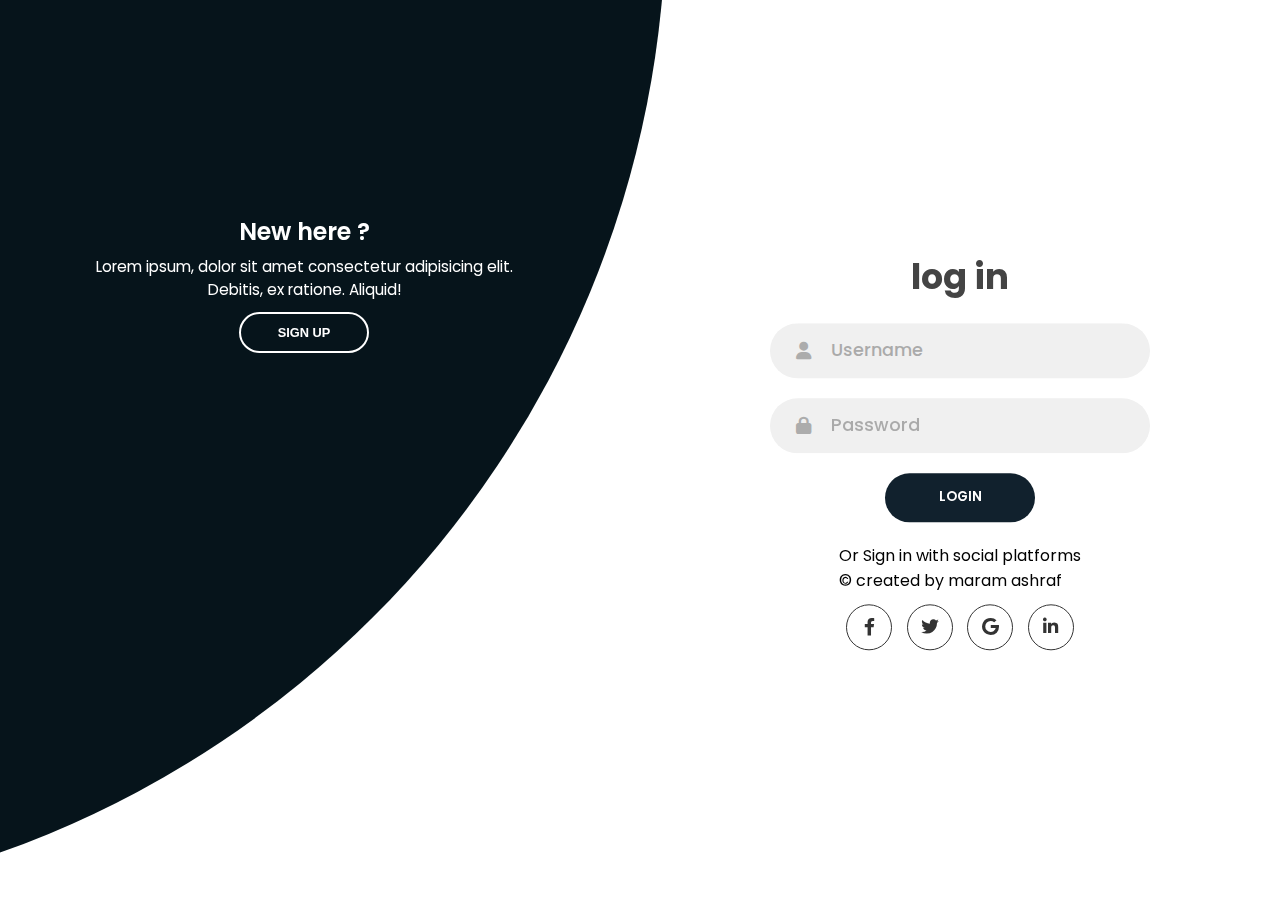
==== index.html @ 5c192491 "Add files via upload" ====
<!DOCTYPE html>
<html lang="en">
  <head>
    <meta charset="UTF-8" />
    <meta name="viewport" content="width=device-width, initial-scale=1.0" />
    <link rel="stylesheet" href="https://cdnjs.cloudflare.com/ajax/libs/font-awesome/6.0.0-beta3/css/all.min.css">
    <script
      src="https://kit.fontawesome.com/64d58efce2.js"
      crossorigin="anonymous"
    ></script>
  <link rel="stylesheet" href="stylel.css" />
    <title>Sign in / Sign up Form</title>
  </head>
  <body>
    <div class="container">
      <div class="forms-container">
        <div class="signin-signup">
          <form action="#" class="sign-in-form">
            <h2 class="title">log in</h2>
            <div class="input-field">
              <i class="fas fa-user"></i>
              <input type="text" placeholder="Username" />
            </div>
            <div class="input-field">
              <i class="fas fa-lock"></i>
              <input type="password" placeholder="Password" />
            </div>
            <input type="submit" value="Login" class="btn solid" />
            <p class="social-text">Or Sign in with social platforms
                <br>
                © created by maram ashraf
            </p>
            <div class="social-media">
              <a href="#" class="social-icon">
                <i class="fab fa-facebook-f"></i>
              </a>
              <a href="#" class="social-icon">
                <i class="fab fa-twitter"></i>
              </a>
              <a href="#" class="social-icon">
                <i class="fab fa-google"></i>
              </a>
              <a href="#" class="social-icon">
                <i class="fab fa-linkedin-in"></i>
              </a>
            </div>
          </form>
          <!---sign in-->
          <form action="#" class="sign-up-form">
            <h2 class="title"> SIGN IN</h2>
            <div class="input-field">
              <i class="fas fa-user"></i>
              <input type="text" placeholder="Username" />
            </div>
            <div class="input-field">
              <i class="fas fa-envelope"></i>
              <input type="email" placeholder="Email" />
            </div>
            <div class="input-field">
              <i class="fas fa-lock"></i>
              <input type="password" placeholder="Password" />
            </div>
            <input type="submit" class="btn" value="Sign up" />
            <p class="social-text">Or log in with social platforms
                <br>© created by maram ashraf
            </p>
            <!--social icons-->
            <div class="social-media">
              <a href="#" class="social-icon">
                <i class="fab fa-facebook-f"></i>
              </a>
              <a href="#" class="social-icon">
                <i class="fab fa-twitter"></i>
              </a>
              <a href="#" class="social-icon">
                <i class="fab fa-google"></i>
              </a>
              <a href="#" class="social-icon">
                <i class="fab fa-linkedin-in"></i>
              </a>
            </div>
          </form>
        </div>
      </div>

      <div class="panels-container">
        <div class="panel left-panel">
          <div class="content">
            <h3>New here ?</h3>
            <p>
              Lorem ipsum, dolor sit amet consectetur adipisicing elit. Debitis,
              ex ratione. Aliquid!
            </p>
            <button class="btn transparent" id="sign-up-btn">
              Sign up
            </button>
          </div>
             <!--اذا حدا حب يعدل ويحط صورة-->
          <img src="" class="image" alt="" />
        </div>
        <div class="panel right-panel">
          <div class="content">
            <h3>One of us ?</h3>
            <p>
              Lorem ipsum dolor sit amet consectetur adipisicing elit. Nostrum
              laboriosam ad deleniti.
            </p>
            <button class="btn transparent" id="sign-in-btn">
              Sign in
            </button>
          </div>
          <!--اذا حدا حب يعدل ويحط صورة-->
          <img src="" class="image" alt="" />
        </div>
      </div>
    </div>

 <script src="script.js"></script>
  </body>
</html>
---- stylel.css ----
@import url("https://fonts.googleapis.com/css2?family=Poppins:wght@200;300;400;500;600;700;800&display=swap");

* {
  margin: 0;
  padding: 0;
  box-sizing: border-box;
}

body,
input {
  font-family: "Poppins", sans-serif;
}

.container {
  position: relative;
  width: 100%;
  background-color: #fff;
  min-height: 100vh;
  overflow: hidden;
}

.forms-container {
  position: absolute;
  width: 100%;
  height: 100%;
  top: 0;
  left: 0;
}

.signin-signup {
  position: absolute;
  top: 50%;
  transform: translate(-50%, -50%);
  left: 75%;
  width: 50%;
  transition: 1s 0.7s ease-in-out;
  display: grid;
  grid-template-columns: 1fr;
  z-index: 5;
}

form {
  display: flex;
  align-items: center;
  justify-content: center;
  flex-direction: column;
  padding: 0rem 5rem;
  transition: all 0.2s 0.7s;
  overflow: hidden;
  grid-column: 1 / 2;
  grid-row: 1 / 2;
}

form.sign-up-form {
  opacity: 0;
  z-index: 1;
}

form.sign-in-form {
  z-index: 2;
}

.title {
  font-size: 2.2rem;
  color: #444;
  margin-bottom: 10px;
}

.input-field {
  max-width: 380px;
  width: 100%;
  background-color: #f0f0f0;
  margin: 10px 0;
  height: 55px;
  border-radius: 55px;
  display: grid;
  grid-template-columns: 15% 85%;
  padding: 0 0.4rem;
  position: relative;
}

.input-field i {
  text-align: center;
  line-height: 55px;
  color: #acacac;
  transition: 0.5s;
  font-size: 1.1rem;
}

.input-field input {
  background: none;
  outline: none;
  border: none;
  line-height: 1;
  font-weight: 600;
  font-size: 1.1rem;
  color: #333;
}

.input-field input::placeholder {
  color: #aaa;
  font-weight: 500;
}

.social-text {
  padding: 0.7rem 0;
  font-size: 1rem;
}

.social-media {
  display: flex;
  justify-content: center;
}

.social-icon {
  height: 46px;
  width: 46px;
  display: flex;
  justify-content: center;
  align-items: center;
  margin: 0 0.45rem;
  color: #333;
  border-radius: 50%;
  border: 1px solid #333;
  text-decoration: none;
  font-size: 1.1rem;
  transition: 0.3s;
}

.social-icon:hover {
  color:#06141b ;
  border-color: #06141b;
}

.btn {
  width: 150px;
  background-color: #11212d ;
  border: none;
  outline: none;
  height: 49px;
  border-radius: 49px;
  color: #fff;
  text-transform: uppercase;
  font-weight: 600;
  margin: 10px 0;
  cursor: pointer;
  transition: 0.5s;
}

.btn:hover {
  background-color:#4a5c6a ;
}
.panels-container {
  position: absolute;
  height: 100%;
  width: 100%;
  top: 0;
  left: 0;
  display: grid;
  grid-template-columns: repeat(2, 1fr);
}

.container:before {
  content: "";
  position: absolute;
  height: 2000px;
  width: 2000px;
  top: -10%;
  right: 48%;
  transform: translateY(-50%);
  background-image: linear-gradient(-45deg, #06141b 0%, #06141b 100%);
  transition: 1.8s ease-in-out;
  border-radius: 50%;
  z-index: 6;
}

.image {
  width: 80%;
  transition: transform 1.1s ease-in-out;
  transition-delay: 0.4s;
}

.panel {
  display: flex;
  flex-direction: column;
  align-items: flex-end;
  justify-content: space-around;
  text-align: center;
  z-index: 6;
}

.left-panel {
  pointer-events: all;
  padding: 3rem 17% 2rem 12%;
}

.right-panel {
  pointer-events: none;
  padding: 3rem 12% 2rem 17%;
}

.panel .content {
  color: #fff;
  transition: transform 0.9s ease-in-out;
  transition-delay: 0.6s;
}

.panel h3 {
  font-weight: 600;
  line-height: 1;
  font-size: 1.5rem;
}

.panel p {
  font-size: 0.95rem;
  padding: 0.7rem 0;
}

.btn.transparent {
  margin: 0;
  background: none;
  border: 2px solid #fff;
  width: 130px;
  height: 41px;
  font-weight: 600;
  font-size: 0.8rem;
}

.right-panel .image,
.right-panel .content {
  transform: translateX(800px);
}

/* ANIMATION */

.container.sign-up-mode:before {
  transform: translate(100%, -50%);
  right: 52%;
}

.container.sign-up-mode .left-panel .image,
.container.sign-up-mode .left-panel .content {
  transform: translateX(-800px);
}

.container.sign-up-mode .signin-signup {
  left: 25%;
}

.container.sign-up-mode form.sign-up-form {
  opacity: 1;
  z-index: 2;
}

.container.sign-up-mode form.sign-in-form {
  opacity: 0;
  z-index: 1;
}

.container.sign-up-mode .right-panel .image,
.container.sign-up-mode .right-panel .content {
  transform: translateX(0%);
}

.container.sign-up-mode .left-panel {
  pointer-events: none;
}

.container.sign-up-mode .right-panel {
  pointer-events: all;
}

@media (max-width: 870px) {
  .container {
    min-height: 800px;
    height: 100vh;
  }
  .signin-signup {
    width: 100%;
    top: 95%;
    transform: translate(-50%, -100%);
    transition: 1s 0.8s ease-in-out;
  }

  .signin-signup,
  .container.sign-up-mode .signin-signup {
    left: 50%;
  }

  .panels-container {
    grid-template-columns: 1fr;
    grid-template-rows: 1fr 2fr 1fr;
  }

  .panel {
    flex-direction: row;
    justify-content: space-around;
    align-items: center;
    padding: 2.5rem 8%;
    grid-column: 1 / 2;
  }

  .right-panel {
    grid-row: 3 / 4;
  }

  .left-panel {
    grid-row: 1 / 2;
  }

  .image {
    width: 200px;
    transition: transform 0.9s ease-in-out;
    transition-delay: 0.6s;
  }

  .panel .content {
    padding-right: 15%;
    transition: transform 0.9s ease-in-out;
    transition-delay: 0.8s;
  }

  .panel h3 {
    font-size: 1.2rem;
  }

  .panel p {
    font-size: 0.7rem;
    padding: 0.5rem 0;
  }

  .btn.transparent {
    width: 110px;
    height: 35px;
    font-size: 0.7rem;
  }

  .container:before {
    width: 1500px;
    height: 1500px;
    transform: translateX(-50%);
    left: 30%;
    bottom: 68%;
    right: initial;
    top: initial;
    transition: 2s ease-in-out;
  }

  .container.sign-up-mode:before {
    transform: translate(-50%, 100%);
    bottom: 32%;
    right: initial;
  }

  .container.sign-up-mode .left-panel .image,
  .container.sign-up-mode .left-panel .content {
    transform: translateY(-300px);
  }

  .container.sign-up-mode .right-panel .image,
  .container.sign-up-mode .right-panel .content {
    transform: translateY(0px);
  }

  .right-panel .image,
  .right-panel .content {
    transform: translateY(300px);
  }

  .container.sign-up-mode .signin-signup {
    top: 5%;
    transform: translate(-50%, 0);
  }
}

@media (max-width: 570px) {
  form {
    padding: 0 1.5rem;
  }

  .image {
    display: none;
  }
  .panel .content {
    padding: 0.5rem 1rem;
  }
  .container {
    padding: 1.5rem;
  }

  .container:before {
    bottom: 72%;
    left: 50%;
  }

  .container.sign-up-mode:before {
    bottom: 28%;
    left: 50%;
  }
}
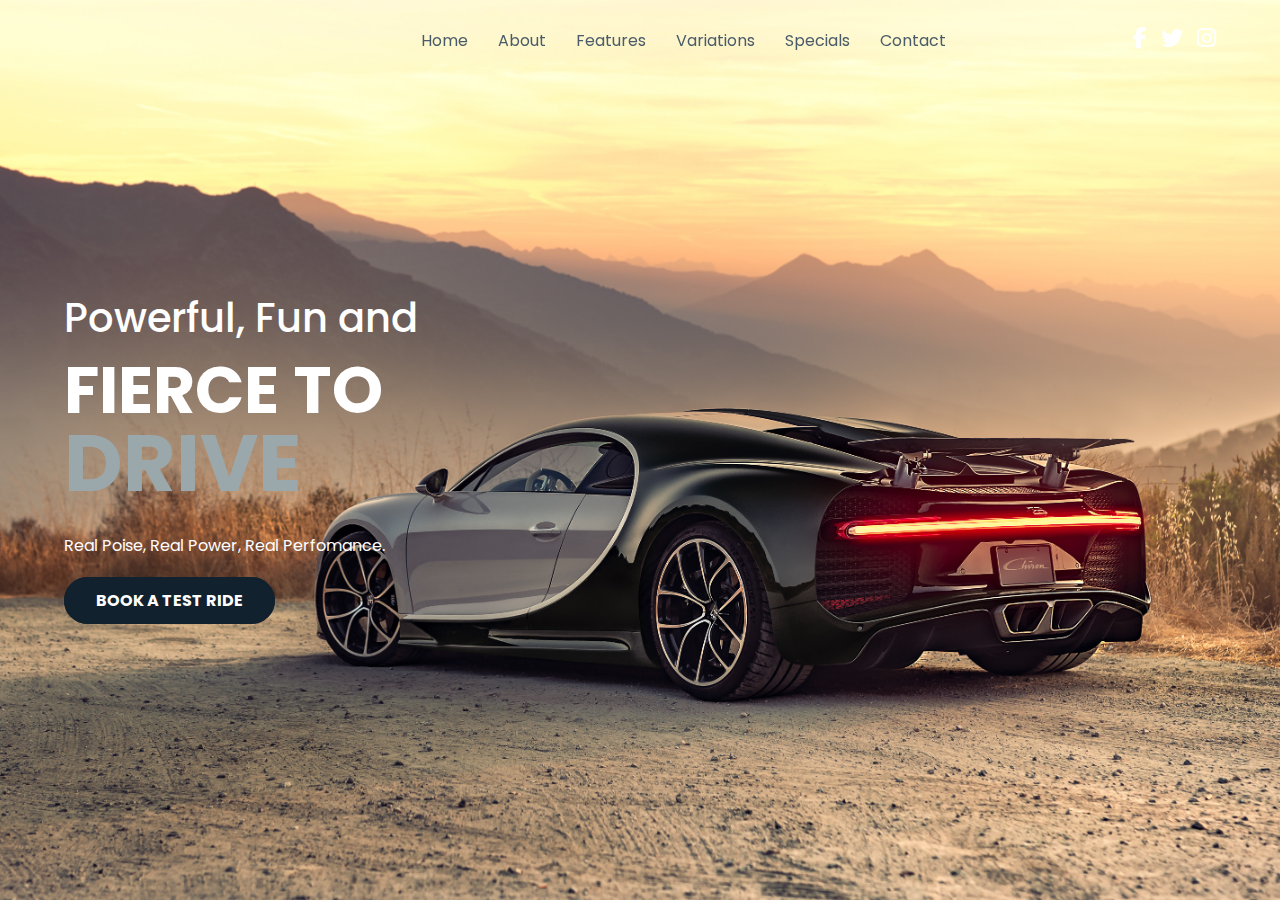
==== commit 77bfee7c: "Update and rename HOME PAGE.html to index.html" ====
--- a/index.html
+++ b/index.html
@@ -1,120 +1,49 @@
 <!DOCTYPE html>
 <html lang="en">
-  <head>
-    <meta charset="UTF-8" />
-    <meta name="viewport" content="width=device-width, initial-scale=1.0" />
-    <link rel="stylesheet" href="https://cdnjs.cloudflare.com/ajax/libs/font-awesome/6.0.0-beta3/css/all.min.css">
-    <script
-      src="https://kit.fontawesome.com/64d58efce2.js"
-      crossorigin="anonymous"
-    ></script>
-  <link rel="stylesheet" href="stylel.css" />
-    <title>Sign in / Sign up Form</title>
-  </head>
-  <body>
-    <div class="container">
-      <div class="forms-container">
-        <div class="signin-signup">
-          <form action="#" class="sign-in-form">
-            <h2 class="title">log in</h2>
-            <div class="input-field">
-              <i class="fas fa-user"></i>
-              <input type="text" placeholder="Username" />
+
+<head>
+    <meta charset="UTF-8">
+    <meta http-equiv="X-UA-Compatible" content="IE=edge">
+    <meta name="viewport" content="width=device-width, initial-scale=1.0">
+    <title>Cars</title>
+
+    <!-- Link Font Awesome -->
+    <link rel="stylesheet" href="https://cdnjs.cloudflare.com/ajax/libs/font-awesome/6.4.0/css/all.min.css">
+    <link rel="stylesheet" href="style.css">
+</head>
+
+<body>
+    <header>
+        <nav>
+            <img src="" class="logo" alt="">
+            <div class="menu">
+                <a href="#">Home</a>
+                <a href="#">About</a>
+                <a href="#">Features</a>
+                <a href="#">Variations</a>
+                <a href="#">Specials</a>
+                <a href="#">Contact</a>
             </div>
-            <div class="input-field">
-              <i class="fas fa-lock"></i>
-              <input type="password" placeholder="Password" />
+
+            <div class="social">
+                <a href="#"><i class="fa-brands fa-facebook-f"></i></a>
+                <a href="#"><i class="fa-brands fa-twitter"></i></a>
+                <a href="#"><i class="fa-brands fa-instagram"></i></a>
             </div>
-            <input type="submit" value="Login" class="btn solid" />
-            <p class="social-text">Or Sign in with social platforms
-                <br>
-                © created by maram ashraf
-            </p>
-            <div class="social-media">
-              <a href="#" class="social-icon">
-                <i class="fab fa-facebook-f"></i>
-              </a>
-              <a href="#" class="social-icon">
-                <i class="fab fa-twitter"></i>
-              </a>
-              <a href="#" class="social-icon">
-                <i class="fab fa-google"></i>
-              </a>
-              <a href="#" class="social-icon">
-                <i class="fab fa-linkedin-in"></i>
-              </a>
-            </div>
-          </form>
-          <!---sign in-->
-          <form action="#" class="sign-up-form">
-            <h2 class="title"> SIGN IN</h2>
-            <div class="input-field">
-              <i class="fas fa-user"></i>
-              <input type="text" placeholder="Username" />
-            </div>
-            <div class="input-field">
-              <i class="fas fa-envelope"></i>
-              <input type="email" placeholder="Email" />
-            </div>
-            <div class="input-field">
-              <i class="fas fa-lock"></i>
-              <input type="password" placeholder="Password" />
-            </div>
-            <input type="submit" class="btn" value="Sign up" />
-            <p class="social-text">Or log in with social platforms
-                <br>© created by maram ashraf
-            </p>
-            <!--social icons-->
-            <div class="social-media">
-              <a href="#" class="social-icon">
-                <i class="fab fa-facebook-f"></i>
-              </a>
-              <a href="#" class="social-icon">
-                <i class="fab fa-twitter"></i>
-              </a>
-              <a href="#" class="social-icon">
-                <i class="fab fa-google"></i>
-              </a>
-              <a href="#" class="social-icon">
-                <i class="fab fa-linkedin-in"></i>
-              </a>
-            </div>
-          </form>
+        </nav>
+    </header>
+
+    <div class="hero">
+
+        <div class="text">
+            <h4>Powerful, Fun and</h4>
+            <h1>Fierce to <br> <span>Drive</span></h1>
+            <p>Real Poise, Real Power, Real Perfomance.</p>
+            <a href="C:\Users\HP\OneDrive\Desktop\HTML PROJECT\login-signin page\index.html" class="btn">book a test ride</a>
         </div>
-      </div>
-
-      <div class="panels-container">
-        <div class="panel left-panel">
-          <div class="content">
-            <h3>New here ?</h3>
-            <p>
-              Lorem ipsum, dolor sit amet consectetur adipisicing elit. Debitis,
-              ex ratione. Aliquid!
-            </p>
-            <button class="btn transparent" id="sign-up-btn">
-              Sign up
-            </button>
-          </div>
-             <!--اذا حدا حب يعدل ويحط صورة-->
-          <img src="" class="image" alt="" />
-        </div>
-        <div class="panel right-panel">
-          <div class="content">
-            <h3>One of us ?</h3>
-            <p>
-              Lorem ipsum dolor sit amet consectetur adipisicing elit. Nostrum
-              laboriosam ad deleniti.
-            </p>
-            <button class="btn transparent" id="sign-in-btn">
-              Sign in
-            </button>
-          </div>
-          <!--اذا حدا حب يعدل ويحط صورة-->
-          <img src="" class="image" alt="" />
-        </div>
-      </div>
     </div>
 
- <script src="script.js"></script>
-  </body>
-</html>+ 
+</body>
+
+</html>
--- a/style.css
+++ b/style.css
@@ -0,0 +1,106 @@
+/* font */
+@import url('https://fonts.googleapis.com/css2?family=Poppins:wght@300;400;500;600;700;800;900&display=swap');
+* {
+    padding: 0;
+    margin: 0;
+    box-sizing: border-box;
+    text-decoration: none;
+    font-family: 'Poppins', sans-serif;
+}
+header {
+    position: fixed;
+    top: 0;
+    left: 0;
+    right: 0;
+}
+header nav {
+    width: 90%;
+    margin: auto;
+    display: flex;
+    justify-content: space-between;
+    align-items: center;
+    height: 80px;
+}
+header nav .logo {
+    width: 150px;
+}
+header nav .menu {
+    display: flex;
+    align-items: center;
+}
+nav .menu a {
+    color: #4a5c6a;
+    margin-left: 30px;
+    position: relative;
+}
+nav .menu a::after {
+    content: '';
+    position: absolute;
+    bottom: -5px;
+    left: 0;
+    width: 0%;
+    height: 2px;
+    background-color: #ccd0cf;
+    transition: 0.4s;
+}
+nav .menu a:hover::after {
+    width: 100%;
+}
+nav .social a i {
+    color: #fff;
+    font-size: 22px;
+    margin-left: 10px;
+    transition: 0.3s;
+}
+nav .social a i:hover {
+    transform: scale(1.3);
+    color: #4a5c6a;
+}
+
+.hero {
+    width: 100%;
+    height: 100vh;
+    background: url('imges/bugatti-chiron-rear-4k-8p.jpg') no-repeat center center/cover;
+    display: flex;
+    justify-content: center;
+    align-items: center;
+}
+.hero .text {
+    width: 90%;
+    margin: auto;
+}
+.hero .text h4 {
+    font-size: 40px;
+    color: #fff;
+    font-weight: 500;
+    margin-bottom: 10px;
+}
+.hero .text h1 {
+    color: #fff;
+    font-size: 65px;
+    text-transform: uppercase;
+    line-height: 1;
+    margin-bottom: 30px;
+}
+.hero .text h1 span {
+    color: #9ba8ab;
+    font-size: 80px;
+    font-weight: bold;
+}
+.hero .text p {
+    color: #fff;
+    margin-bottom: 30px;
+}
+ .text .btn {
+    padding: 10px 30px;
+    background-color: #11212d;
+    text-transform: uppercase;
+    color: #fff;
+    font-weight: bold;
+    border-radius: 30px;
+    border: 2px solid #11212d;
+    transition: 0.3s;
+}
+ .text .btn:hover {
+    background-color: transparent;
+}
